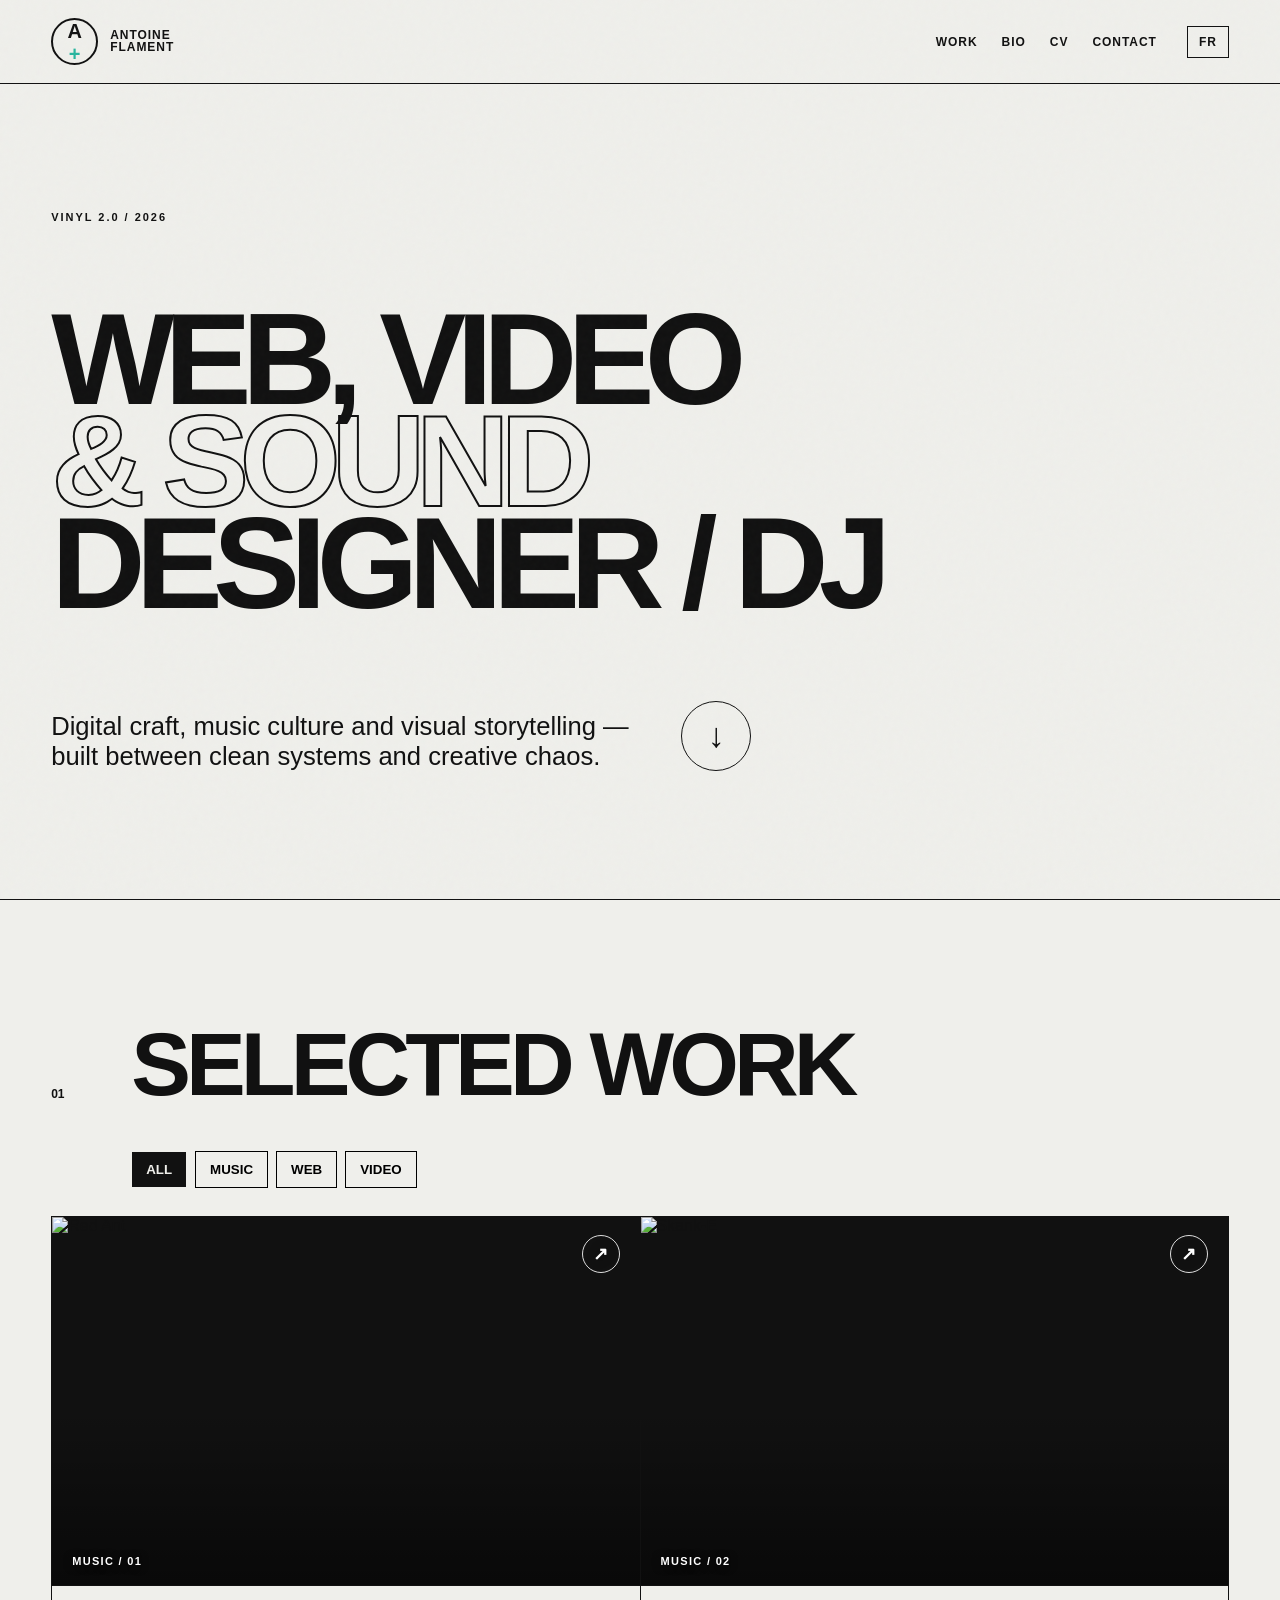
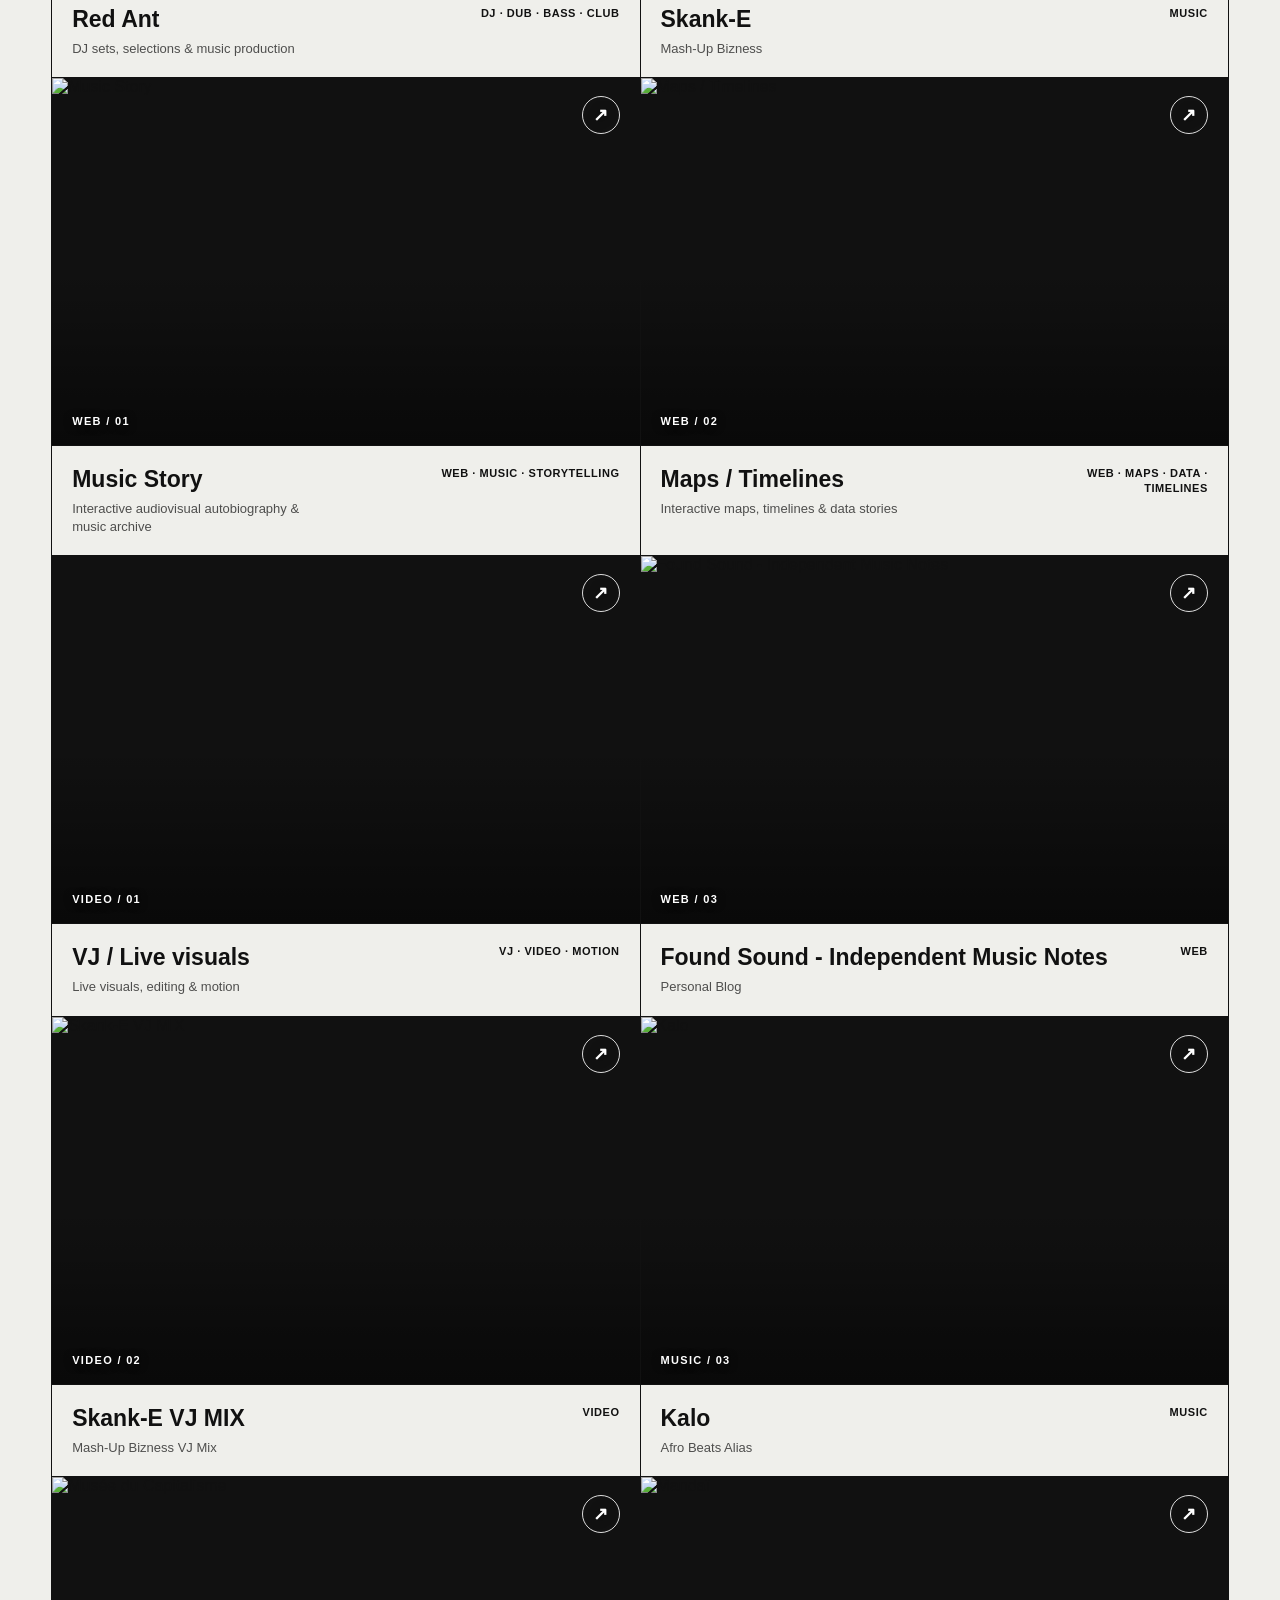
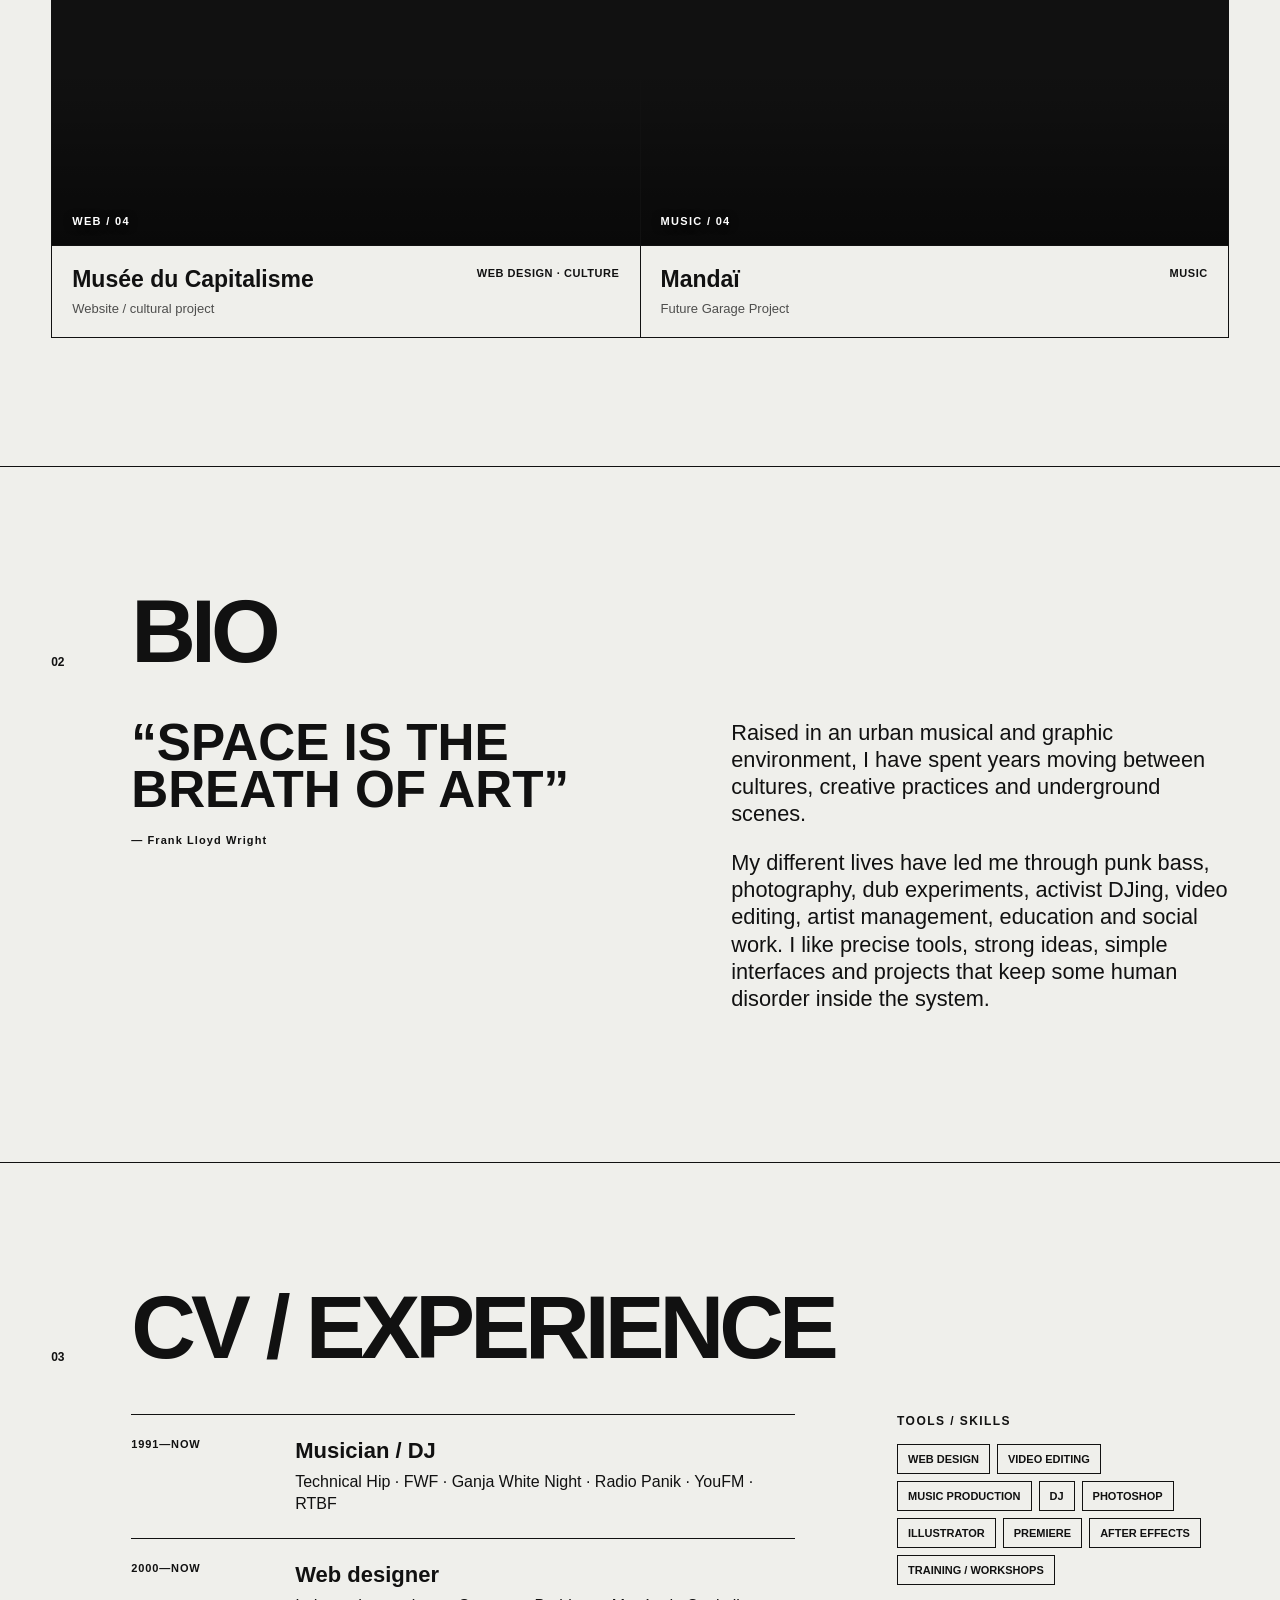
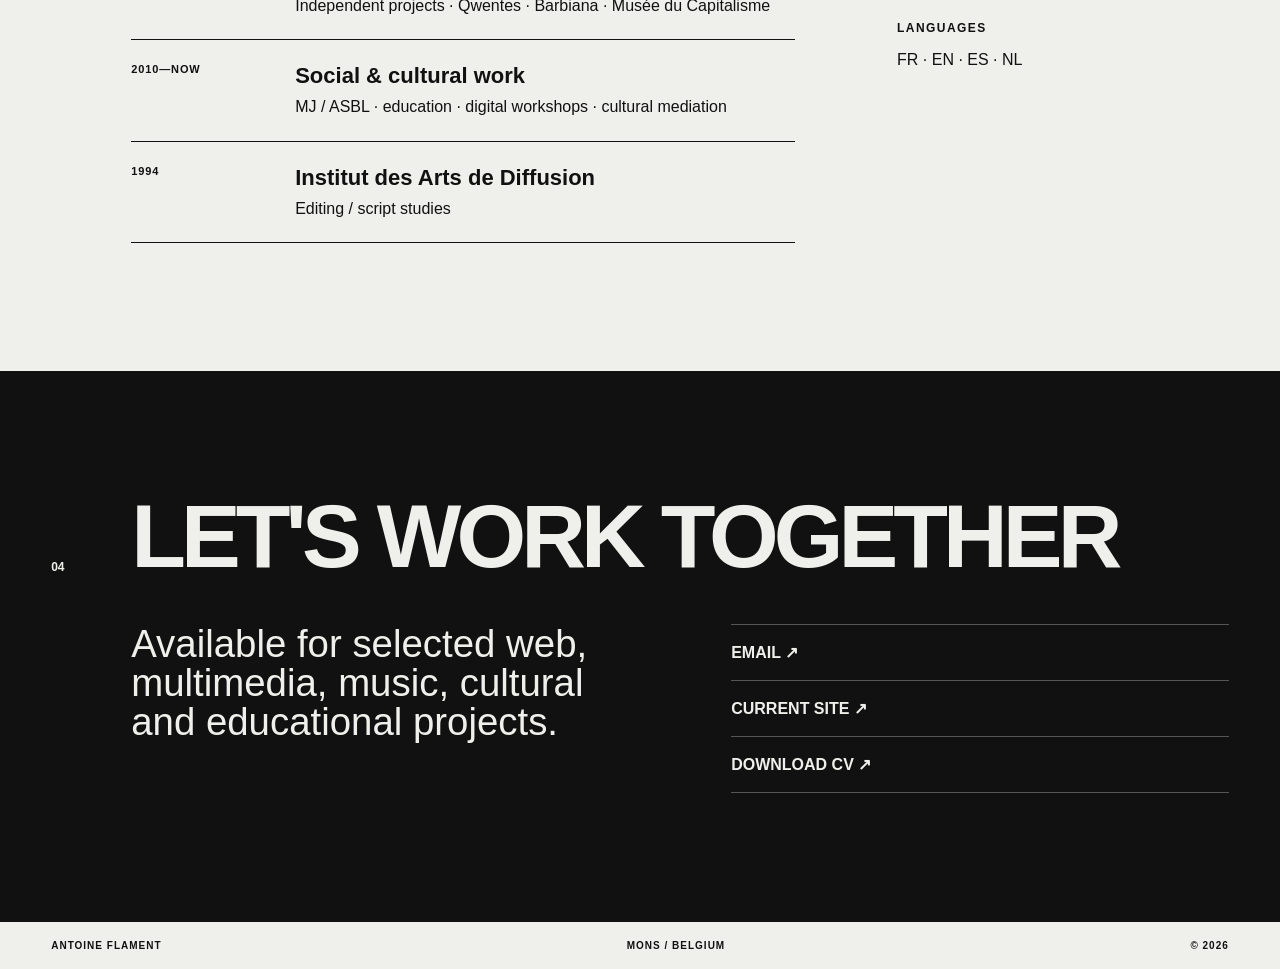
==== index.html @ 3cd07d20 "Add files via upload" ====
<!doctype html>
<html lang="en">
<head>
  <meta charset="utf-8" />
  <meta name="viewport" content="width=device-width, initial-scale=1" />
  <meta name="description" content="Antoine Flament — web, video & sound designer, DJ and cultural worker." />
  <title>Antoine Flament — Portfolio / CV</title>
  <link rel="stylesheet" href="styles.css" />
</head>
<body>
  <div class="noise" aria-hidden="true"></div>
  <header class="site-header">
    <a class="brand" href="#top" aria-label="Home">
      <span class="brand-mark">A<span>+</span></span>
      <span class="brand-name">ANTOINE<br>FLAMENT</span>
    </a>
    <nav class="nav" aria-label="Primary navigation">
      <a href="#work" data-i18n="navWork">WORK</a>
      <a href="#about" data-i18n="navBio">BIO</a>
      <a href="#cv">CV</a>
      <a href="#contact" data-i18n="navContact">CONTACT</a>
    </nav>
    <button class="lang" id="langToggle" type="button" aria-label="Switch language">FR</button>
  </header>

  <main id="top">
    <section class="hero section">
      <div class="hero-kicker" id="heroKicker">VINYL 2.0 / 2026</div>
      <h1>
        <span data-i18n="hero1" id="heroLine1">WEB, VIDEO</span><br>
        <span class="outline">&amp; SOUND</span><br>
        <span data-i18n="hero2" id="heroLine2">DESIGNER / DJ</span>
      </h1>
      <div class="hero-bottom">
        <p data-i18n="heroText" id="heroText">Digital craft, music culture and visual storytelling — built between clean systems and creative chaos.</p>
        <a href="#work" class="round-link" aria-label="See work">↓</a>
      </div>
    </section>

    <section class="section work" id="work">
      <div class="section-heading">
        <span class="index">01</span>
        <h2 data-i18n="workTitle">SELECTED WORK</h2>
      </div>
      <div class="filters" role="group" aria-label="Portfolio filters">
        <button class="filter active" data-filter="all">ALL</button>
        <button class="filter" data-filter="music">MUSIC</button>
        <button class="filter" data-filter="web">WEB</button>
        <button class="filter" data-filter="video">VIDEO</button>
      </div>
      <div class="project-grid" id="projectGrid"></div>
    </section>

    <section class="section about" id="about">
      <div class="section-heading">
        <span class="index">02</span>
        <h2>BIO</h2>
      </div>
      <div class="about-grid">
        <blockquote>“SPACE IS THE BREATH OF ART”<cite>— Frank Lloyd Wright</cite></blockquote>
        <div class="bio-copy">
          <p data-i18n="bio1" id="bio1">Raised in an urban musical and graphic environment, I have spent years moving between cultures, creative practices and underground scenes.</p>
          <p data-i18n="bio2" id="bio2">My different lives have led me through punk bass, photography, dub experiments, activist DJing, video editing, artist management, education and social work. I like precise tools, strong ideas, simple interfaces and projects that keep some human disorder inside the system.</p>
        </div>
      </div>
    </section>

    <section class="section cv" id="cv">
      <div class="section-heading">
        <span class="index">03</span>
        <h2>CV / EXPERIENCE</h2>
      </div>
      <div class="cv-layout">
        <div class="timeline">
          <div class="timeline-row" data-cv-index="0"><span class="year">1991—NOW</span><div><h3 data-i18n="cv1">Musician / DJ</h3><p>Technical Hip · FWF · Ganja White Night · Radio Panik · YouFM · RTBF</p></div></div>
          <div class="timeline-row" data-cv-index="1"><span class="year">2000—NOW</span><div><h3 data-i18n="cv2">Web designer</h3><p>Independent projects · Qwentes · Barbiana · Musée du Capitalisme</p></div></div>
          <div class="timeline-row" data-cv-index="2"><span class="year">2010—NOW</span><div><h3 data-i18n="cv3">Social & cultural work</h3><p>MJ / ASBL · education · digital workshops · cultural mediation</p></div></div>
          <div class="timeline-row" data-cv-index="3"><span class="year">1994</span><div><h3>Institut des Arts de Diffusion</h3><p data-i18n="cv4">Editing / script studies</p></div></div>
        </div>
        <aside class="skills">
          <h3 data-i18n="skills">TOOLS / SKILLS</h3>
          <div class="skill-list" id="skillsList">
            <span>WEB DESIGN</span><span>VIDEO EDITING</span><span>MUSIC PRODUCTION</span><span>DJ</span><span>PHOTOSHOP</span><span>ILLUSTRATOR</span><span>PREMIERE</span><span>AFTER EFFECTS</span><span>TRAINING / WORKSHOPS</span>
          </div>
          <h3 data-i18n="langs">LANGUAGES</h3>
          <p id="languagesList">FR · EN · ES · NL</p>
        </aside>
      </div>
    </section>

    <section class="section contact" id="contact">
      <div class="section-heading">
        <span class="index">04</span>
        <h2 data-i18n="contactTitle">LET'S WORK TOGETHER</h2>
      </div>
      <div class="contact-grid">
        <p data-i18n="contactText" id="contactText">Available for selected web, multimedia, music, cultural and educational projects.</p>
        <div class="contact-links">
          <a id="emailLink" href="mailto:flamenta@hotmail.com">EMAIL ↗</a>
          <a id="currentSiteLink" href="https://antf-web.github.io/" target="_blank" rel="noreferrer">CURRENT SITE ↗</a>
          <a href="https://antf-web.github.io/docs/CV_ANT_2024_FR.pdf" data-i18n="cvPdf">DOWNLOAD CV ↗</a>
        </div>
      </div>
    </section>
  </main>

  <footer><span>ANTOINE FLAMENT</span><span id="footerLocation">MONS / BELGIUM</span><span>© 2026</span></footer>
  <script src="site-data.js"></script>
  <script src="script.js"></script>
</body>
</html>
---- styles.css ----
:root{--bg:#efefeb;--ink:#111;--accent:#28b59f;--line:#b9b9b2;--max:1500px}
*{box-sizing:border-box}html{scroll-behavior:smooth}body{margin:0;background:var(--bg);color:var(--ink);font-family:Arial,Helvetica,sans-serif;overflow-x:hidden}.noise{pointer-events:none;position:fixed;inset:0;opacity:.035;z-index:20;background-image:url("data:image/svg+xml,%3Csvg viewBox='0 0 180 180' xmlns='http://www.w3.org/2000/svg'%3E%3Cfilter id='n'%3E%3CfeTurbulence type='fractalNoise' baseFrequency='.9' numOctaves='4' stitchTiles='stitch'/%3E%3C/filter%3E%3Crect width='100%25' height='100%25' filter='url(%23n)' opacity='.7'/%3E%3C/svg%3E")}.site-header{position:sticky;top:0;z-index:10;display:grid;grid-template-columns:1fr auto auto;align-items:center;gap:30px;padding:18px clamp(20px,4vw,64px);border-bottom:1px solid var(--ink);background:rgba(239,239,235,.93);backdrop-filter:blur(12px)}.brand{display:flex;gap:12px;align-items:center;color:inherit;text-decoration:none}.brand-mark{width:47px;height:47px;border:2px solid;border-radius:50%;display:grid;place-items:center;font-weight:900;font-size:20px}.brand-mark span{color:var(--accent)}.brand-name{font-weight:900;font-size:12px;line-height:.95;letter-spacing:.08em}.nav{display:flex;gap:24px}.nav a,.lang{font:700 12px/1 Arial,sans-serif;letter-spacing:.08em;color:inherit;text-decoration:none}.nav a:hover{color:var(--accent)}.lang{background:none;border:1px solid;padding:9px 11px;cursor:pointer}.section{max-width:var(--max);margin:auto;padding:clamp(70px,10vw,150px) clamp(20px,4vw,64px);border-bottom:1px solid var(--ink)}.hero{min-height:calc(100vh - 84px);display:flex;flex-direction:column;justify-content:space-between}.hero-kicker{font:700 11px/1 Arial;letter-spacing:.18em}.hero h1{font-size:clamp(58px,10.2vw,160px);line-height:.78;letter-spacing:-.075em;margin:6vh 0;text-transform:uppercase}.outline{color:transparent;-webkit-text-stroke:2px var(--ink)}.hero-bottom{display:grid;grid-template-columns:minmax(250px,600px) auto;align-items:end;gap:30px}.hero-bottom p{font-size:clamp(18px,2vw,27px);line-height:1.15;margin:0;max-width:780px}.round-link{width:70px;height:70px;border:1px solid;border-radius:50%;display:grid;place-items:center;text-decoration:none;color:inherit;font-size:34px}.round-link:hover{background:var(--accent)}.section-heading{display:grid;grid-template-columns:80px 1fr;align-items:end;margin-bottom:50px}.index{font-size:12px;font-weight:700}.section h2{font-size:clamp(44px,7vw,100px);line-height:.82;letter-spacing:-.055em;margin:0}.filters{display:flex;gap:8px;flex-wrap:wrap;margin:0 0 28px 80px}.filter{border:1px solid;background:transparent;padding:10px 14px;font-weight:800;cursor:pointer}.filter.active,.filter:hover{background:var(--ink);color:var(--bg)}.project-grid{display:grid;grid-template-columns:repeat(2,1fr);gap:1px;background:var(--ink);border:1px solid var(--ink)}.project{background:var(--bg);transition:transform .25s ease,background .25s ease;color:inherit;text-decoration:none;min-width:0}.project.hidden{display:none}.project:hover{background:#e7e7e1}.project-visual{aspect-ratio:16/10;overflow:hidden;position:relative;background:#111}.project-visual img,.project-visual video{width:100%;height:100%;display:block;object-fit:cover;transition:transform .55s cubic-bezier(.2,.7,.2,1),filter .35s ease}.project-video video{pointer-events:none}.project:hover .project-visual img,.project:hover .project-visual video{transform:scale(1.035);filter:contrast(1.05)}.project-visual:after{content:"";position:absolute;inset:0;background:linear-gradient(to top,rgba(0,0,0,.48),transparent 48%);pointer-events:none}.project-tag,.project-arrow{position:absolute;z-index:2;color:#fff;font-size:11px;font-weight:900;letter-spacing:.12em;text-shadow:0 1px 8px rgba(0,0,0,.55)}.project-tag{left:20px;bottom:18px}.project-arrow{right:20px;top:18px;width:38px;height:38px;border:1px solid rgba(255,255,255,.85);border-radius:50%;display:grid;place-items:center;font-size:18px;letter-spacing:0;transition:background .25s ease,color .25s ease,transform .25s ease}.project:hover .project-arrow{background:var(--accent);color:var(--ink);transform:rotate(7deg)}.project-dark img{filter:saturate(.95) contrast(1.08)}.project-meta{display:flex;justify-content:space-between;align-items:flex-start;gap:26px;padding:20px;border-top:1px solid}.project-meta h3{font-size:23px;margin:0 0 7px}.project-meta p{font-size:11px;margin:0;line-height:1.35}.project-desc{font-size:13px!important;opacity:.72;max-width:34ch}.project-tools{text-align:right;font-weight:800;letter-spacing:.05em;max-width:180px}.about-grid{display:grid;grid-template-columns:1fr 1fr;gap:8vw;margin-left:80px}.about blockquote{font-size:clamp(28px,4vw,58px);line-height:.92;font-weight:900;margin:0}.about cite{display:block;font-size:11px;font-style:normal;margin-top:22px;letter-spacing:.1em}.bio-copy{font-size:clamp(18px,1.7vw,25px);line-height:1.25}.bio-copy p:first-child{margin-top:0}.cv-layout{display:grid;grid-template-columns:2fr 1fr;gap:8vw;margin-left:80px}.timeline{border-top:1px solid}.timeline-row{display:grid;grid-template-columns:140px 1fr;gap:24px;padding:23px 0;border-bottom:1px solid}.timeline-row h3{margin:0 0 7px;font-size:22px}.timeline-row p{margin:0;line-height:1.35}.year{font-size:11px;font-weight:800;letter-spacing:.08em}.skills h3{font-size:12px;letter-spacing:.12em;margin:0 0 16px}.skill-list{display:flex;flex-wrap:wrap;gap:7px;margin-bottom:36px}.skill-list span{border:1px solid;padding:8px 10px;font-size:11px;font-weight:800}.contact{background:var(--ink);color:var(--bg)}.contact-grid{display:grid;grid-template-columns:1fr 1fr;gap:8vw;margin-left:80px}.contact-grid>p{font-size:clamp(24px,3vw,45px);line-height:1.02;margin:0}.contact-links{display:flex;flex-direction:column;border-top:1px solid #555}.contact-links a{color:inherit;text-decoration:none;padding:18px 0;border-bottom:1px solid #555;font-weight:800}.contact-links a:hover{color:var(--accent)}footer{max-width:var(--max);margin:auto;padding:18px clamp(20px,4vw,64px);display:flex;justify-content:space-between;font-size:10px;font-weight:800;letter-spacing:.1em}
.project-musicstory{background:#0b0b0b;color:#f1f0e9}.project-musicstory:after{background:linear-gradient(to top,rgba(0,0,0,.58),transparent 44%)}.musicstory-card{position:absolute;inset:0;padding:clamp(24px,3vw,44px);display:flex;flex-direction:column;justify-content:center;overflow:hidden;background:radial-gradient(circle at 76% 22%,rgba(40,181,159,.18),transparent 29%),linear-gradient(135deg,#171717,#050505 72%)}.musicstory-card:before{content:"";position:absolute;inset:-20%;opacity:.22;background:repeating-linear-gradient(0deg,transparent 0 4px,rgba(255,255,255,.08) 5px);transform:rotate(-7deg);pointer-events:none}.musicstory-card strong{position:relative;z-index:1;font-size:clamp(42px,6vw,88px);line-height:.72;letter-spacing:-.07em;color:#f1f0e9}.musicstory-rec,.musicstory-volume,.musicstory-genres{position:absolute;z-index:1;font-size:9px;font-weight:900;letter-spacing:.15em}.musicstory-rec{top:22px;left:22px;color:var(--accent)}.musicstory-volume{top:22px;right:70px}.musicstory-genres{left:22px;right:22px;bottom:48px;white-space:nowrap;overflow:hidden;color:#b7b7b0}.project:hover .musicstory-card strong{color:var(--accent)}@media(max-width:800px){.site-header{grid-template-columns:1fr auto}.nav{grid-column:1/-1;order:3;justify-content:space-between;border-top:1px solid;padding-top:14px}.hero{min-height:75vh}.hero h1{font-size:clamp(54px,17vw,100px)}.outline{-webkit-text-stroke:1.5px var(--ink)}.section-heading{grid-template-columns:45px 1fr}.filters,.edit-note,.about-grid,.cv-layout,.contact-grid{margin-left:45px}.project-grid{grid-template-columns:1fr}.about-grid,.cv-layout,.contact-grid{grid-template-columns:1fr}.timeline-row{grid-template-columns:100px 1fr}.hero-bottom{grid-template-columns:1fr auto}.project-meta{flex-direction:column}.project-meta p{text-align:left}footer{gap:12px;flex-wrap:wrap}}
@media(max-width:480px){.brand-name{display:none}.nav{gap:8px}.nav a{font-size:10px}.section{padding-left:16px;padding-right:16px}.filters,.edit-note,.about-grid,.cv-layout,.contact-grid{margin-left:0}.section-heading{grid-template-columns:38px 1fr}.timeline-row{grid-template-columns:78px 1fr}.timeline-row h3{font-size:18px}.round-link{width:54px;height:54px}}
@media(prefers-reduced-motion:reduce){html{scroll-behavior:auto}*{transition:none!important}}

/* VJ / Videos subpage */
.video-hero{min-height:72vh;display:flex;flex-direction:column;justify-content:space-between}.video-hero h1{font-size:clamp(72px,13vw,190px);line-height:.74;letter-spacing:-.075em;margin:7vh 0 5vh;text-transform:uppercase}.video-intro{display:grid;grid-template-columns:minmax(260px,680px) auto;gap:40px;align-items:end}.video-intro>p:first-child{font-size:clamp(20px,2.2vw,32px);line-height:1.12;margin:0}.video-tags{font-size:11px;font-weight:900;letter-spacing:.1em;margin:0;text-align:right}.video-frame{border:1px solid var(--ink);background:#080808;aspect-ratio:16/9;overflow:hidden}.video-frame video{display:block;width:100%;height:100%;object-fit:cover;background:#080808}.video-caption{display:flex;justify-content:space-between;gap:30px;padding:20px 0;border-bottom:1px solid}.video-caption h3{font-size:25px;margin:0 0 7px}.video-caption p{margin:0;font-size:14px;opacity:.72}.video-caption>span{font-size:11px;font-weight:900;letter-spacing:.08em;text-align:right}.video-more-grid{margin-left:80px;display:grid;grid-template-columns:1fr 1fr;gap:8vw;align-items:start}.video-more-grid>p{font-size:clamp(20px,2.3vw,33px);line-height:1.1;margin:0}.video-youtube-link{border-top:1px solid;border-bottom:1px solid;color:inherit;text-decoration:none;padding:22px 0;display:flex;justify-content:space-between;align-items:center;font-size:13px;font-weight:900;letter-spacing:.08em}.video-youtube-link:hover{color:var(--accent)}.footer-back{color:inherit;text-decoration:none}.footer-back:hover{color:var(--accent)}
@media(max-width:800px){.video-hero{min-height:60vh}.video-hero h1{font-size:clamp(68px,20vw,120px)}.video-intro{grid-template-columns:1fr}.video-tags{text-align:left}.video-more-grid{margin-left:45px;grid-template-columns:1fr;gap:42px}}
@media(max-width:480px){.video-more-grid{margin-left:0}.video-caption{flex-direction:column}.video-caption>span{text-align:left}}

.video-gallery{display:grid;grid-template-columns:repeat(3,minmax(0,1fr));gap:1px;background:var(--ink);border:1px solid var(--ink)}.video-example{min-width:0;background:var(--bg)}.video-example .video-frame{border:0}.video-example .video-caption{display:block;padding:16px;border-bottom:0}.video-example .video-caption h3{font-size:22px}.video-example .video-caption>span{display:block;text-align:left;margin-top:12px}.video-example video{cursor:pointer}
@media(max-width:1000px){.video-gallery{grid-template-columns:1fr 1fr}.video-example:first-child{grid-column:1/-1}}
@media(max-width:640px){.video-gallery{grid-template-columns:1fr}.video-example:first-child{grid-column:auto}}

.project-placeholder{position:absolute;inset:0;display:flex;flex-direction:column;justify-content:center;padding:clamp(24px,4vw,54px);background:radial-gradient(circle at 78% 20%,rgba(40,181,159,.22),transparent 27%),linear-gradient(135deg,#1d1d1b,#070707);color:#f1f0e9}.project-placeholder small{font-size:10px;font-weight:900;letter-spacing:.17em;color:var(--accent);margin-bottom:12px}.project-placeholder strong{font-size:clamp(34px,4vw,68px);line-height:.82;letter-spacing:-.055em;max-width:9ch;text-transform:uppercase}.project:hover .project-placeholder strong{color:var(--accent)}


/* Maps / Timelines web subsection */
.project-maps{background:#0a0a0a}.project-maps:after{background:linear-gradient(to top,rgba(0,0,0,.55),transparent 50%)}
.maps-card-visual{position:absolute;inset:0;overflow:hidden;background:radial-gradient(circle at 25% 26%,rgba(40,181,159,.18),transparent 23%),linear-gradient(145deg,#171717,#050505);color:#f1f0e9}
.maps-card-visual:before{content:"";position:absolute;inset:0;background-image:linear-gradient(rgba(255,255,255,.055) 1px,transparent 1px),linear-gradient(90deg,rgba(255,255,255,.055) 1px,transparent 1px);background-size:42px 42px;transform:perspective(550px) rotateX(58deg) scale(1.35);transform-origin:center 70%;opacity:.8}
.maps-card-visual strong{position:absolute;left:7%;bottom:18%;z-index:2;font-size:clamp(36px,4.7vw,74px);line-height:.78;letter-spacing:-.06em}
.map-dot{position:absolute;width:13px;height:13px;border:3px solid var(--accent);border-radius:50%;z-index:2;box-shadow:0 0 0 5px rgba(40,181,159,.12)}.map-dot.d1{left:18%;top:31%}.map-dot.d2{right:22%;top:23%}.map-dot.d3{right:34%;bottom:27%}
.map-route{position:absolute;height:2px;background:var(--accent);transform-origin:left center;z-index:1;opacity:.9}.map-route.r1{width:48%;left:20%;top:34%;transform:rotate(-10deg)}.map-route.r2{width:27%;right:28%;top:30%;transform:rotate(63deg)}
.map-time-axis{position:absolute;left:7%;right:7%;bottom:10%;height:1px;background:#777}.map-time-axis:before,.map-time-axis:after{content:"";position:absolute;width:1px;height:9px;background:#999;top:-4px}.map-time-axis:before{left:0}.map-time-axis:after{right:0}
.project:hover .maps-card-visual strong{color:var(--accent)}
.maps-hero h1{font-size:clamp(64px,11vw,170px)}
.maps-gallery{display:grid;grid-template-columns:repeat(2,minmax(0,1fr));gap:1px;background:var(--ink);border:1px solid var(--ink)}
.map-example{display:block;min-width:0;background:var(--bg);color:inherit;text-decoration:none;transition:background .2s ease}.map-example:hover{background:#e7e7e1}.map-disabled{cursor:default}
.map-frame{position:relative;aspect-ratio:16/9;overflow:hidden;background:#0a0a0a;border-bottom:1px solid var(--ink)}.map-frame img{width:100%;height:100%;object-fit:cover;display:block;transition:transform .45s ease}.map-example:hover .map-frame img{transform:scale(1.025)}
.map-auto-visual{background:radial-gradient(circle at 72% 27%,rgba(40,181,159,.22),transparent 22%),linear-gradient(145deg,#1a1a19,#070707);color:#f1f0e9}.map-auto-visual:before{content:"";position:absolute;inset:0;background-image:linear-gradient(rgba(255,255,255,.055) 1px,transparent 1px),linear-gradient(90deg,rgba(255,255,255,.055) 1px,transparent 1px);background-size:34px 34px}.map-auto-visual strong{position:absolute;left:24px;bottom:22px;font-size:clamp(27px,3.3vw,50px);letter-spacing:-.045em;z-index:2}.map-grid-dot{position:absolute;width:14px;height:14px;border:3px solid var(--accent);border-radius:50%;z-index:2}.map-grid-dot.a{left:17%;top:27%}.map-grid-dot.b{right:20%;top:21%}.map-grid-dot.c{right:35%;bottom:24%}.map-grid-line{position:absolute;height:2px;background:var(--accent);z-index:1;transform-origin:left center}.map-grid-line.one{width:52%;left:20%;top:30%;transform:rotate(-7deg)}.map-grid-line.two{width:28%;right:27%;top:28%;transform:rotate(61deg)}
.map-caption{padding:20px;display:grid;grid-template-columns:1fr auto;gap:28px;align-items:start}.map-caption h3{margin:0 0 8px;font-size:25px}.map-caption p{margin:0;max-width:55ch;font-size:14px;line-height:1.4;opacity:.72}.map-meta{text-align:right;display:flex;flex-direction:column;align-items:flex-end;gap:10px;min-width:135px}.map-meta span,.map-meta b{font-size:10px;letter-spacing:.08em}.map-meta span{font-weight:900}.map-meta b{font-weight:800;color:var(--accent)}.map-disabled .map-meta b{color:#777}
@media(max-width:800px){.maps-gallery{grid-template-columns:1fr}.map-caption{grid-template-columns:1fr}.map-meta{text-align:left;align-items:flex-start}.maps-hero h1{font-size:clamp(60px,18vw,110px)}}
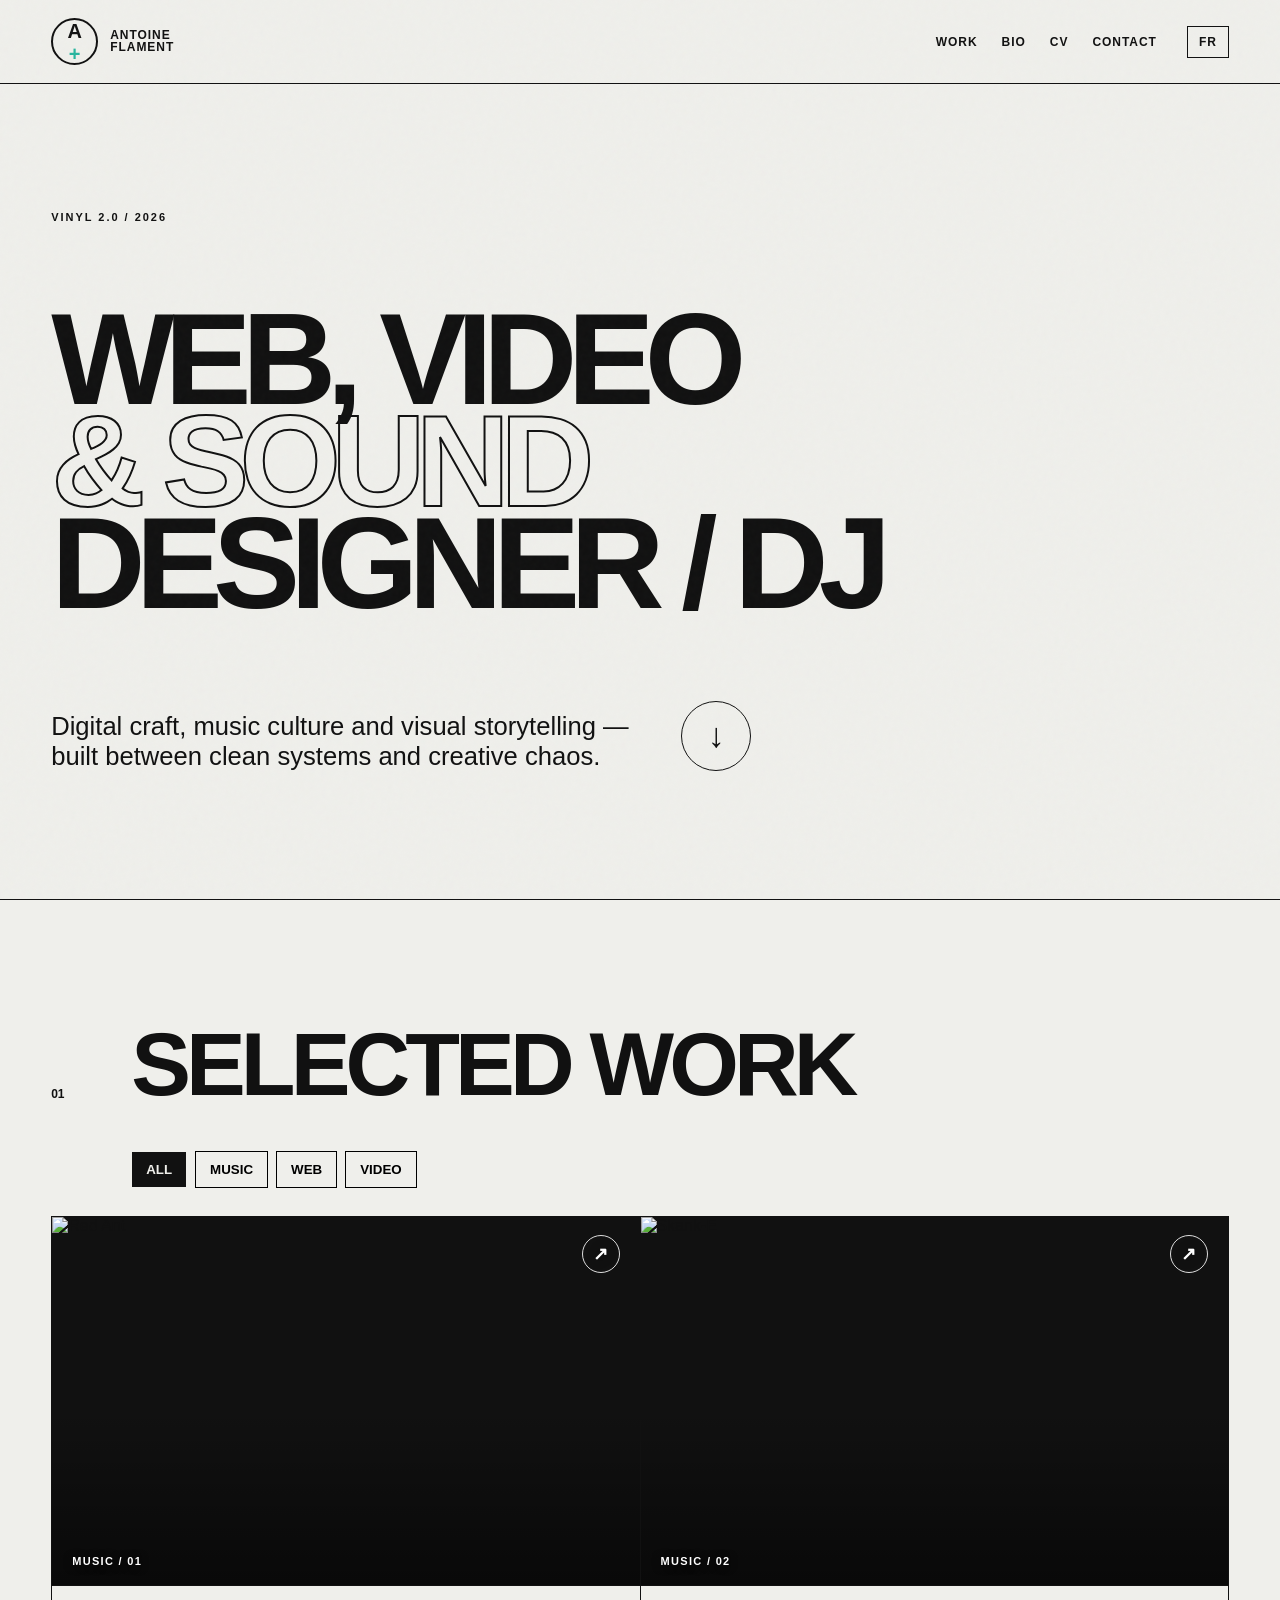
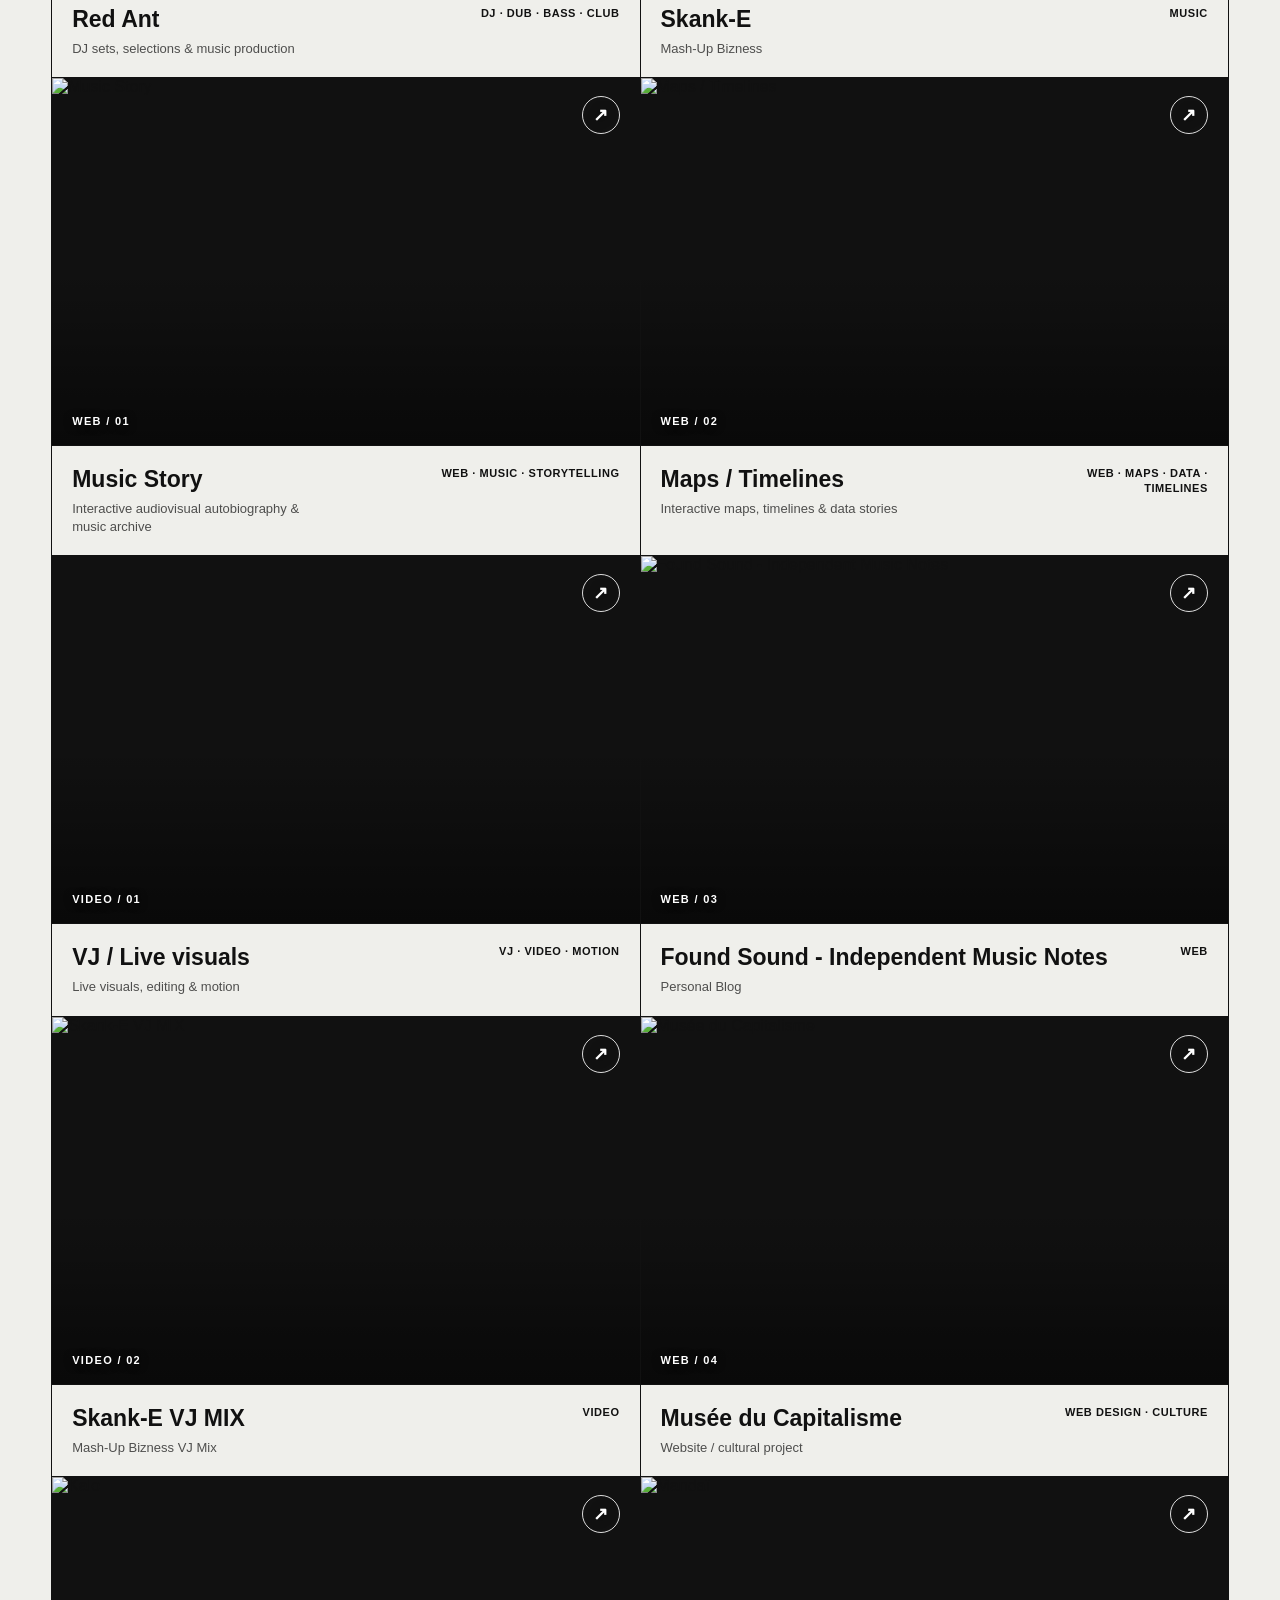
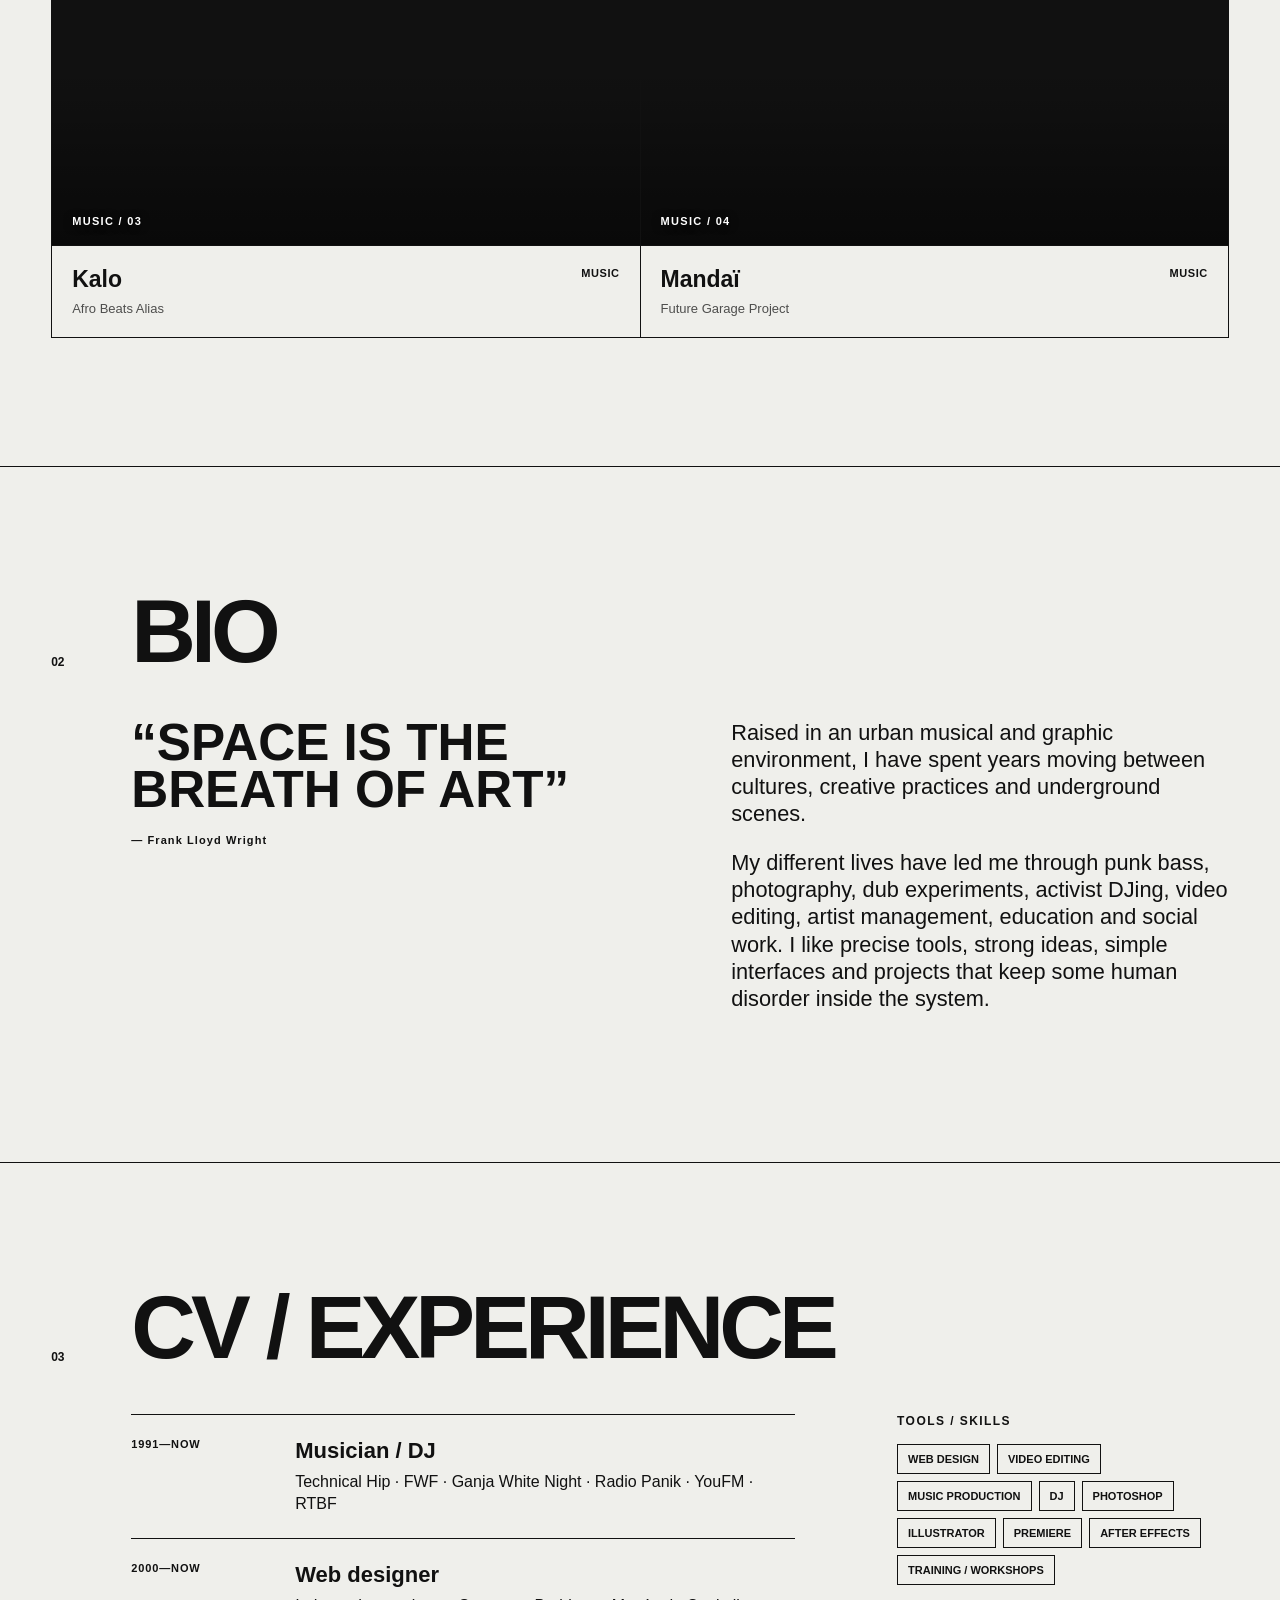
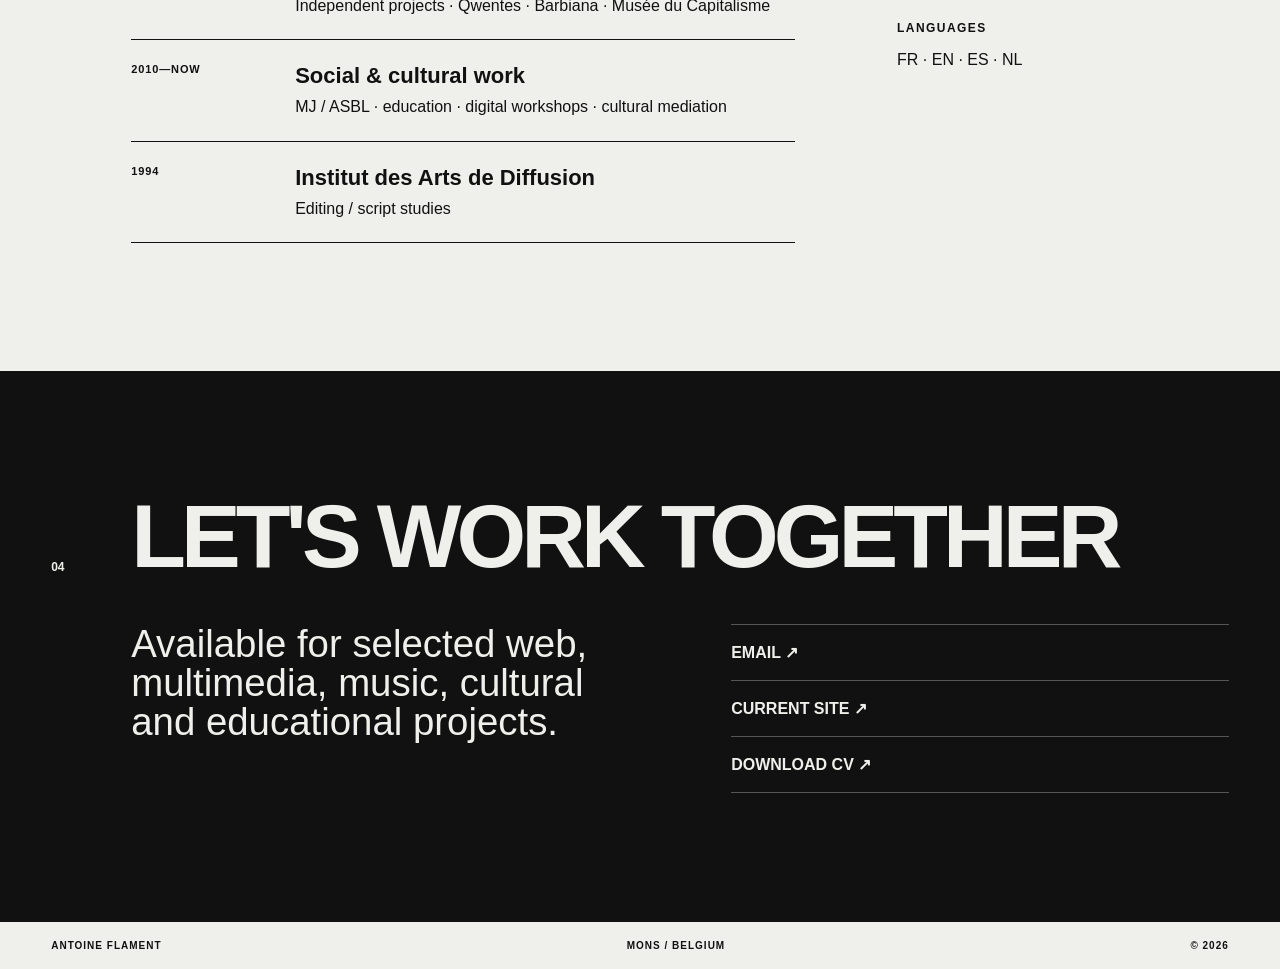
==== commit d44690ad: "Add files via upload" ====
--- a/index.html
+++ b/index.html
@@ -1,111 +1,118 @@
-<!doctype html>
-<html lang="en">
-<head>
-  <meta charset="utf-8" />
-  <meta name="viewport" content="width=device-width, initial-scale=1" />
-  <meta name="description" content="Antoine Flament — web, video & sound designer, DJ and cultural worker." />
-  <title>Antoine Flament — Portfolio / CV</title>
-  <link rel="stylesheet" href="styles.css" />
-</head>
-<body>
-  <div class="noise" aria-hidden="true"></div>
-  <header class="site-header">
-    <a class="brand" href="#top" aria-label="Home">
-      <span class="brand-mark">A<span>+</span></span>
-      <span class="brand-name">ANTOINE<br>FLAMENT</span>
-    </a>
-    <nav class="nav" aria-label="Primary navigation">
-      <a href="#work" data-i18n="navWork">WORK</a>
-      <a href="#about" data-i18n="navBio">BIO</a>
-      <a href="#cv">CV</a>
-      <a href="#contact" data-i18n="navContact">CONTACT</a>
-    </nav>
-    <button class="lang" id="langToggle" type="button" aria-label="Switch language">FR</button>
-  </header>
-
-  <main id="top">
-    <section class="hero section">
-      <div class="hero-kicker" id="heroKicker">VINYL 2.0 / 2026</div>
-      <h1>
-        <span data-i18n="hero1" id="heroLine1">WEB, VIDEO</span><br>
-        <span class="outline">&amp; SOUND</span><br>
-        <span data-i18n="hero2" id="heroLine2">DESIGNER / DJ</span>
-      </h1>
-      <div class="hero-bottom">
-        <p data-i18n="heroText" id="heroText">Digital craft, music culture and visual storytelling — built between clean systems and creative chaos.</p>
-        <a href="#work" class="round-link" aria-label="See work">↓</a>
-      </div>
-    </section>
-
-    <section class="section work" id="work">
-      <div class="section-heading">
-        <span class="index">01</span>
-        <h2 data-i18n="workTitle">SELECTED WORK</h2>
-      </div>
-      <div class="filters" role="group" aria-label="Portfolio filters">
-        <button class="filter active" data-filter="all">ALL</button>
-        <button class="filter" data-filter="music">MUSIC</button>
-        <button class="filter" data-filter="web">WEB</button>
-        <button class="filter" data-filter="video">VIDEO</button>
-      </div>
-      <div class="project-grid" id="projectGrid"></div>
-    </section>
-
-    <section class="section about" id="about">
-      <div class="section-heading">
-        <span class="index">02</span>
-        <h2>BIO</h2>
-      </div>
-      <div class="about-grid">
-        <blockquote>“SPACE IS THE BREATH OF ART”<cite>— Frank Lloyd Wright</cite></blockquote>
-        <div class="bio-copy">
-          <p data-i18n="bio1" id="bio1">Raised in an urban musical and graphic environment, I have spent years moving between cultures, creative practices and underground scenes.</p>
-          <p data-i18n="bio2" id="bio2">My different lives have led me through punk bass, photography, dub experiments, activist DJing, video editing, artist management, education and social work. I like precise tools, strong ideas, simple interfaces and projects that keep some human disorder inside the system.</p>
-        </div>
-      </div>
-    </section>
-
-    <section class="section cv" id="cv">
-      <div class="section-heading">
-        <span class="index">03</span>
-        <h2>CV / EXPERIENCE</h2>
-      </div>
-      <div class="cv-layout">
-        <div class="timeline">
-          <div class="timeline-row" data-cv-index="0"><span class="year">1991—NOW</span><div><h3 data-i18n="cv1">Musician / DJ</h3><p>Technical Hip · FWF · Ganja White Night · Radio Panik · YouFM · RTBF</p></div></div>
-          <div class="timeline-row" data-cv-index="1"><span class="year">2000—NOW</span><div><h3 data-i18n="cv2">Web designer</h3><p>Independent projects · Qwentes · Barbiana · Musée du Capitalisme</p></div></div>
-          <div class="timeline-row" data-cv-index="2"><span class="year">2010—NOW</span><div><h3 data-i18n="cv3">Social & cultural work</h3><p>MJ / ASBL · education · digital workshops · cultural mediation</p></div></div>
-          <div class="timeline-row" data-cv-index="3"><span class="year">1994</span><div><h3>Institut des Arts de Diffusion</h3><p data-i18n="cv4">Editing / script studies</p></div></div>
-        </div>
-        <aside class="skills">
-          <h3 data-i18n="skills">TOOLS / SKILLS</h3>
-          <div class="skill-list" id="skillsList">
-            <span>WEB DESIGN</span><span>VIDEO EDITING</span><span>MUSIC PRODUCTION</span><span>DJ</span><span>PHOTOSHOP</span><span>ILLUSTRATOR</span><span>PREMIERE</span><span>AFTER EFFECTS</span><span>TRAINING / WORKSHOPS</span>
-          </div>
-          <h3 data-i18n="langs">LANGUAGES</h3>
-          <p id="languagesList">FR · EN · ES · NL</p>
-        </aside>
-      </div>
-    </section>
-
-    <section class="section contact" id="contact">
-      <div class="section-heading">
-        <span class="index">04</span>
-        <h2 data-i18n="contactTitle">LET'S WORK TOGETHER</h2>
-      </div>
-      <div class="contact-grid">
-        <p data-i18n="contactText" id="contactText">Available for selected web, multimedia, music, cultural and educational projects.</p>
-        <div class="contact-links">
-          <a id="emailLink" href="mailto:flamenta@hotmail.com">EMAIL ↗</a>
-          <a id="currentSiteLink" href="https://antf-web.github.io/" target="_blank" rel="noreferrer">CURRENT SITE ↗</a>
-          <a href="https://antf-web.github.io/docs/CV_ANT_2024_FR.pdf" data-i18n="cvPdf">DOWNLOAD CV ↗</a>
-        </div>
-      </div>
-    </section>
-  </main>
-
-  <footer><span>ANTOINE FLAMENT</span><span id="footerLocation">MONS / BELGIUM</span><span>© 2026</span></footer>
-  <script src="site-data.js"></script>
-  <script src="script.js"></script>
-</body>
-</html>
+<!doctype html>
+<html lang="en">
+<head>
+  <meta charset="utf-8" />
+  <meta name="viewport" content="width=device-width, initial-scale=1" />
+  <meta name="description" content="Antoine Flament — web, video & sound designer, DJ and cultural worker." />
+  <title>Antoine Flament — Portfolio / CV</title>
+  <!-- FAVICON -->
+  <link rel="icon" href="favicon.ico" sizes="any">
+  <link rel="icon" type="image/png" sizes="32x32" href="favicon-32x32.png">
+  <link rel="icon" type="image/png" sizes="16x16" href="favicon-16x16.png">
+  <link rel="apple-touch-icon" sizes="180x180" href="apple-touch-icon.png">
+  <link rel="manifest" href="site.webmanifest">
+  <meta name="theme-color" content="#111111">
+  <link rel="stylesheet" href="styles.css?v=20261023-fix1" />
+</head>
+<body>
+  <div class="noise" aria-hidden="true"></div>
+  <header class="site-header">
+    <a class="brand" href="#top" aria-label="Home">
+      <span class="brand-mark">A<span>+</span></span>
+      <span class="brand-name">ANTOINE<br>FLAMENT</span>
+    </a>
+    <nav class="nav" aria-label="Primary navigation">
+      <a href="#work" data-i18n="navWork">WORK</a>
+      <a href="#about" data-i18n="navBio">BIO</a>
+      <a href="#cv">CV</a>
+      <a href="#contact" data-i18n="navContact">CONTACT</a>
+    </nav>
+    <button class="lang" id="langToggle" type="button" aria-label="Switch language">FR</button>
+  </header>
+
+  <main id="top">
+    <section class="hero section">
+      <div class="hero-kicker" id="heroKicker">VINYL 2.0 / 2026</div>
+      <h1>
+        <span data-i18n="hero1" id="heroLine1">WEB, VIDEO</span><br>
+        <span class="outline">&amp; SOUND</span><br>
+        <span data-i18n="hero2" id="heroLine2">DESIGNER / DJ</span>
+      </h1>
+      <div class="hero-bottom">
+        <p data-i18n="heroText" id="heroText">Digital craft, music culture and visual storytelling — built between clean systems and creative chaos.</p>
+        <a href="#work" class="round-link" aria-label="See work">↓</a>
+      </div>
+    </section>
+
+    <section class="section work" id="work">
+      <div class="section-heading">
+        <span class="index">01</span>
+        <h2 data-i18n="workTitle">SELECTED WORK</h2>
+      </div>
+      <div class="filters" role="group" aria-label="Portfolio filters">
+        <button class="filter active" data-filter="all">ALL</button>
+        <button class="filter" data-filter="music">MUSIC</button>
+        <button class="filter" data-filter="web">WEB</button>
+        <button class="filter" data-filter="video">VIDEO</button>
+      </div>
+      <div class="project-grid" id="projectGrid"></div>
+    </section>
+
+    <section class="section about" id="about">
+      <div class="section-heading">
+        <span class="index">02</span>
+        <h2>BIO</h2>
+      </div>
+      <div class="about-grid">
+        <blockquote>“SPACE IS THE BREATH OF ART”<cite>— Frank Lloyd Wright</cite></blockquote>
+        <div class="bio-copy">
+          <p data-i18n="bio1" id="bio1">Raised in an urban musical and graphic environment, I have spent years moving between cultures, creative practices and underground scenes.</p>
+          <p data-i18n="bio2" id="bio2">My different lives have led me through punk bass, photography, dub experiments, activist DJing, video editing, artist management, education and social work. I like precise tools, strong ideas, simple interfaces and projects that keep some human disorder inside the system.</p>
+        </div>
+      </div>
+    </section>
+
+    <section class="section cv" id="cv">
+      <div class="section-heading">
+        <span class="index">03</span>
+        <h2>CV / EXPERIENCE</h2>
+      </div>
+      <div class="cv-layout">
+        <div class="timeline">
+          <div class="timeline-row" data-cv-index="0"><span class="year">1991—NOW</span><div><h3 data-i18n="cv1">Musician / DJ</h3><p>Technical Hip · FWF · Ganja White Night · Radio Panik · YouFM · RTBF</p></div></div>
+          <div class="timeline-row" data-cv-index="1"><span class="year">2000—NOW</span><div><h3 data-i18n="cv2">Web designer</h3><p>Independent projects · Qwentes · Barbiana · Musée du Capitalisme</p></div></div>
+          <div class="timeline-row" data-cv-index="2"><span class="year">2010—NOW</span><div><h3 data-i18n="cv3">Social & cultural work</h3><p>MJ / ASBL · education · digital workshops · cultural mediation</p></div></div>
+          <div class="timeline-row" data-cv-index="3"><span class="year">1994</span><div><h3>Institut des Arts de Diffusion</h3><p data-i18n="cv4">Editing / script studies</p></div></div>
+        </div>
+        <aside class="skills">
+          <h3 data-i18n="skills">TOOLS / SKILLS</h3>
+          <div class="skill-list" id="skillsList">
+            <span>WEB DESIGN</span><span>VIDEO EDITING</span><span>MUSIC PRODUCTION</span><span>DJ</span><span>PHOTOSHOP</span><span>ILLUSTRATOR</span><span>PREMIERE</span><span>AFTER EFFECTS</span><span>TRAINING / WORKSHOPS</span>
+          </div>
+          <h3 data-i18n="langs">LANGUAGES</h3>
+          <p id="languagesList">FR · EN · ES · NL</p>
+        </aside>
+      </div>
+    </section>
+
+    <section class="section contact" id="contact">
+      <div class="section-heading">
+        <span class="index">04</span>
+        <h2 data-i18n="contactTitle">LET'S WORK TOGETHER</h2>
+      </div>
+      <div class="contact-grid">
+        <p data-i18n="contactText" id="contactText">Available for selected web, multimedia, music, cultural and educational projects.</p>
+        <div class="contact-links">
+          <a id="emailLink" href="mailto:flamenta@hotmail.com">EMAIL ↗</a>
+          <a id="currentSiteLink" href="https://antf-web.github.io/" target="_blank" rel="noreferrer">CURRENT SITE ↗</a>
+          <a href="#" data-i18n="cvPdf">DOWNLOAD CV ↗</a>
+        </div>
+      </div>
+    </section>
+  </main>
+
+  <footer><span>ANTOINE FLAMENT</span><span id="footerLocation">MONS / BELGIUM</span><span>© 2026</span></footer>
+  <script src="site-data.js?v=20261023-fix1"></script>
+  <script src="script.js?v=20261023-fix1"></script>
+</body>
+</html>
--- a/styles.css
+++ b/styles.css
@@ -32,3 +32,17 @@
 .map-auto-visual{background:radial-gradient(circle at 72% 27%,rgba(40,181,159,.22),transparent 22%),linear-gradient(145deg,#1a1a19,#070707);color:#f1f0e9}.map-auto-visual:before{content:"";position:absolute;inset:0;background-image:linear-gradient(rgba(255,255,255,.055) 1px,transparent 1px),linear-gradient(90deg,rgba(255,255,255,.055) 1px,transparent 1px);background-size:34px 34px}.map-auto-visual strong{position:absolute;left:24px;bottom:22px;font-size:clamp(27px,3.3vw,50px);letter-spacing:-.045em;z-index:2}.map-grid-dot{position:absolute;width:14px;height:14px;border:3px solid var(--accent);border-radius:50%;z-index:2}.map-grid-dot.a{left:17%;top:27%}.map-grid-dot.b{right:20%;top:21%}.map-grid-dot.c{right:35%;bottom:24%}.map-grid-line{position:absolute;height:2px;background:var(--accent);z-index:1;transform-origin:left center}.map-grid-line.one{width:52%;left:20%;top:30%;transform:rotate(-7deg)}.map-grid-line.two{width:28%;right:27%;top:28%;transform:rotate(61deg)}
 .map-caption{padding:20px;display:grid;grid-template-columns:1fr auto;gap:28px;align-items:start}.map-caption h3{margin:0 0 8px;font-size:25px}.map-caption p{margin:0;max-width:55ch;font-size:14px;line-height:1.4;opacity:.72}.map-meta{text-align:right;display:flex;flex-direction:column;align-items:flex-end;gap:10px;min-width:135px}.map-meta span,.map-meta b{font-size:10px;letter-spacing:.08em}.map-meta span{font-weight:900}.map-meta b{font-weight:800;color:var(--accent)}.map-disabled .map-meta b{color:#777}
 @media(max-width:800px){.maps-gallery{grid-template-columns:1fr}.map-caption{grid-template-columns:1fr}.map-meta{text-align:left;align-items:flex-start}.maps-hero h1{font-size:clamp(60px,18vw,110px)}}
+
+
+/* 2026-10-23 — hard fallback for custom project cards.
+   Prevents Music Story / Maps cards from degrading to blank black panels. */
+.project-musicstory .musicstory-card,
+.project-maps .maps-card-visual{display:block!important;visibility:visible!important;opacity:1!important;color:#f1f0e9!important}
+.project-musicstory .musicstory-card strong,
+.project-maps .maps-card-visual strong{display:block!important;visibility:visible!important;opacity:1!important;z-index:4!important}
+.project-musicstory .musicstory-rec,
+.project-musicstory .musicstory-volume,
+.project-musicstory .musicstory-genres,
+.project-maps .map-dot,
+.project-maps .map-route,
+.project-maps .map-time-axis{visibility:visible!important;opacity:1}
